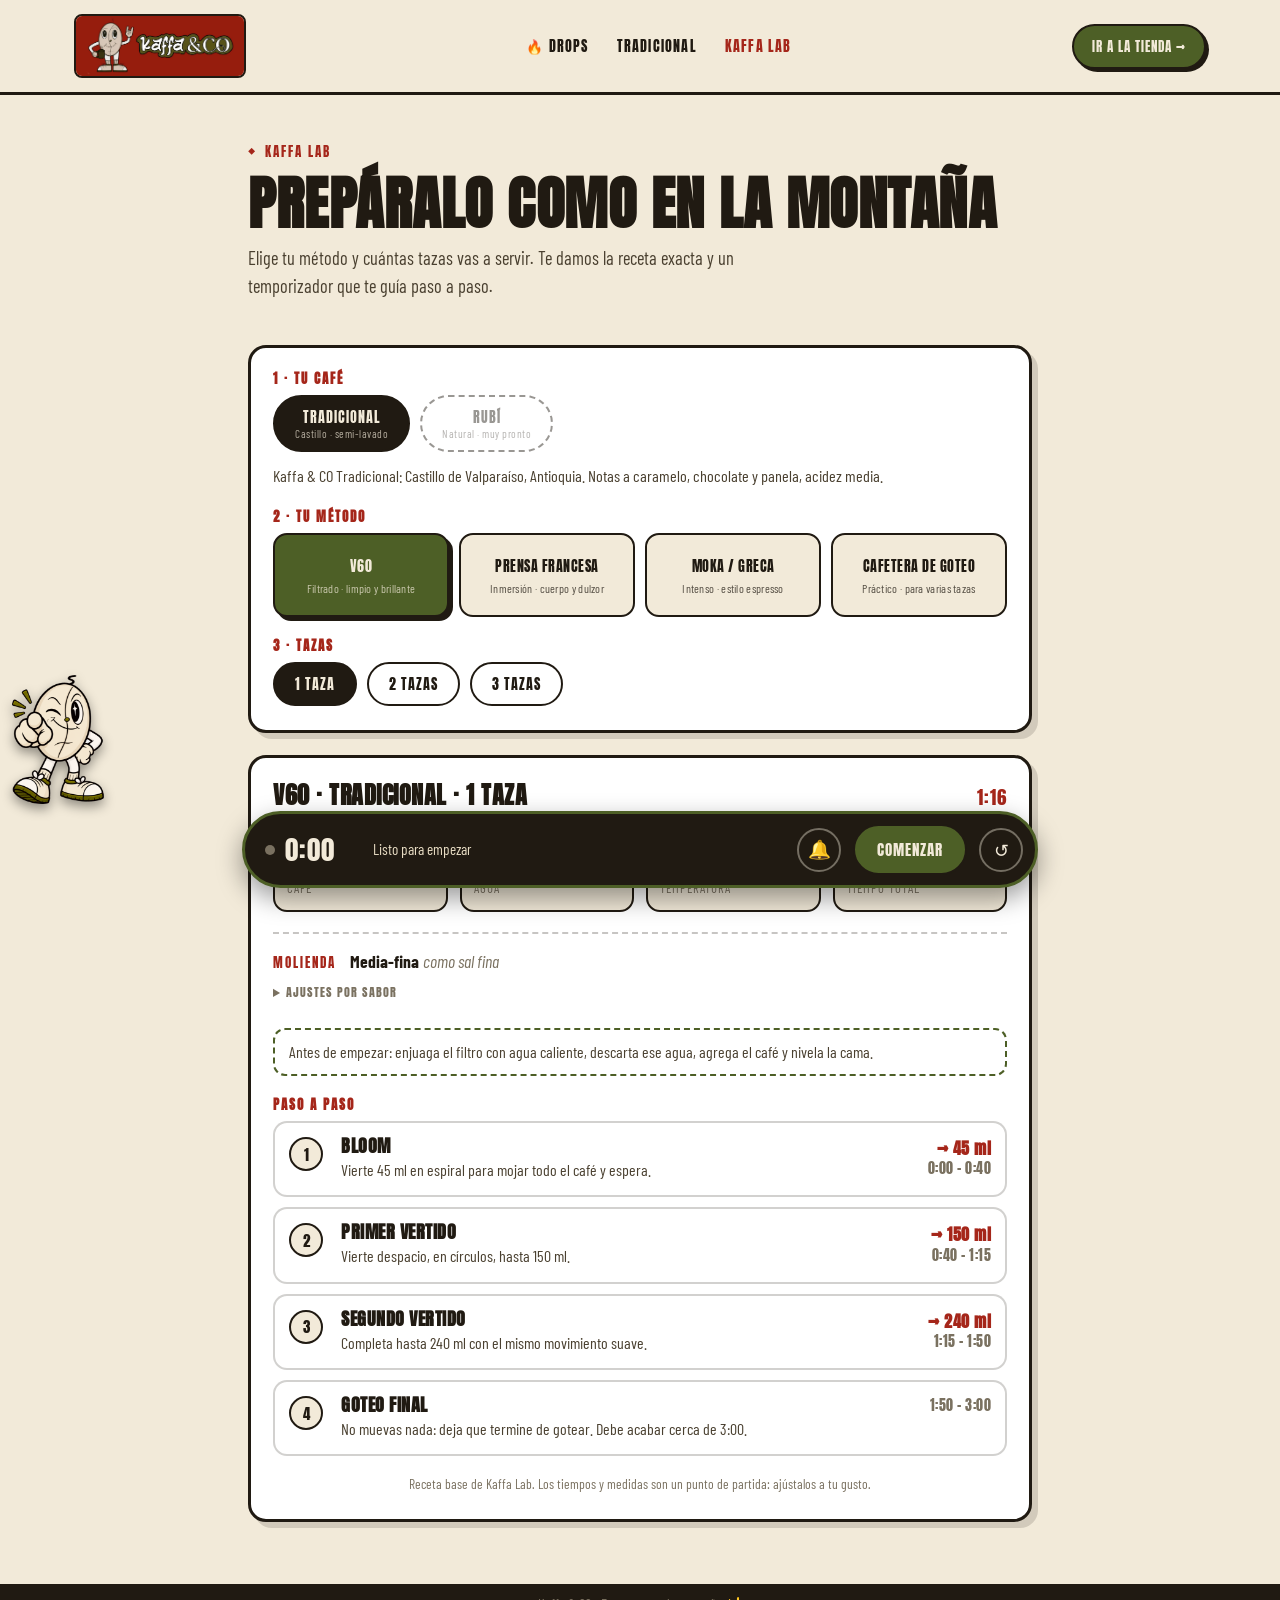
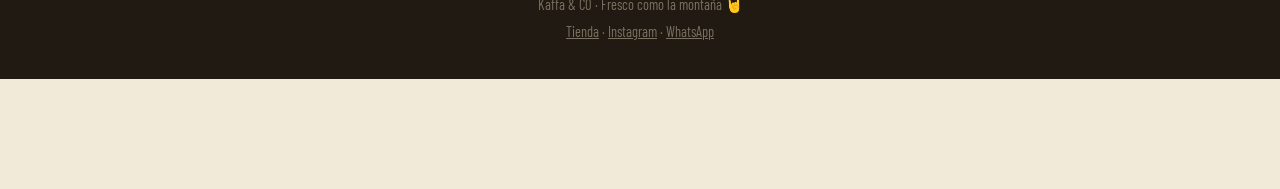
==== lab.html @ e46e38b0 "Add Kaffa Lab (/lab): brew recipe calculator with step timer Unlinked and noindex until the recipe v" ====
<!doctype html>
<html lang="es">
<head>
<meta charset="UTF-8">
<meta name="viewport" content="width=device-width, initial-scale=1.0">
<title>Kaffa Lab: calculadora de recetas de café | Kaffa & CO</title>
<meta name="description" content="Kaffa Lab: elige tu método (V60, prensa francesa, moka o cafetera de goteo) y prepara tu café con la receta exacta, paso a paso y con temporizador.">
<meta name="robots" content="noindex">
<link rel="icon" href="assets/img/mascot-clean.jpg">
<link rel="preconnect" href="https://fonts.googleapis.com">
<link href="https://fonts.googleapis.com/css2?family=Anton&family=Barlow+Condensed:wght@400;500;600;700&display=swap" rel="stylesheet">
<link rel="stylesheet" href="styles.css?v=26">
<link rel="stylesheet" href="lab.css?v=1">
</head>
<body class="lab-page">

<header class="site">
  <nav class="nav">
    <a href="/" class="brand"><img src="assets/img/mascot-mug.jpg" alt="Kaffa & CO" class="brand-logo"></a>
    <div class="nav-links">
      <a href="/#drops">🔥 Drops</a>
      <a href="/#productos">Tradicional</a>
      <a href="/lab" aria-current="page">Kaffa Lab</a>
    </div>
    <div class="nav-actions">
      <a href="/#productos" class="btn btn-primary lab-shop-btn">Ir a la tienda →</a>
    </div>
  </nav>
</header>

<main class="lab-wrap">
  <section class="lab-hero">
    <span class="section-tag">Kaffa Lab</span>
    <h1>Prepáralo como en la montaña</h1>
    <p>Elige tu método y cuántas tazas vas a servir. Te damos la receta exacta y un temporizador que te guía paso a paso.</p>
  </section>

  <section class="lab-card" aria-labelledby="lab-cafe">
    <h2 class="lab-label" id="lab-cafe">1 · Tu café</h2>
    <div class="lab-chips" id="cafeChips" role="group" aria-label="Café"></div>
    <p class="lab-cafe-note" id="cafeNote"></p>

    <h2 class="lab-label">2 · Tu método</h2>
    <div class="lab-methods" id="methodGrid" role="group" aria-label="Método de preparación"></div>

    <h2 class="lab-label">3 · Tazas</h2>
    <div class="lab-chips lab-cups" id="cupChips" role="group" aria-label="Número de tazas"></div>
  </section>

  <section class="lab-card" aria-live="polite">
    <div class="lab-recipe-head">
      <h2 id="recipeTitle"></h2>
      <span class="lab-ratio" id="recipeRatio"></span>
    </div>
    <div class="lab-stats" id="recipeStats"></div>

    <div class="lab-grind">
      <span class="lab-label">Molienda</span>
      <strong id="grindLabel"></strong> <em id="grindHint"></em>
      <details class="lab-details">
        <summary>Ajustes por sabor</summary>
        <ul id="tipsList"></ul>
      </details>
    </div>

    <p class="lab-prep" id="prepNote"></p>

    <h2 class="lab-label">Paso a paso</h2>
    <ol class="lab-steps" id="stepsList"></ol>

    <div class="lab-done" id="labDone" hidden>
      <h3>¡Listo! ☕</h3>
      <p>Así sabe el café de la montaña. Si te gustó, pídelo en grano o molido para tu método.</p>
      <a class="btn btn-primary" href="/#productos">Comprar el Tradicional →</a>
    </div>

    <p class="lab-disclaimer">Receta base de Kaffa Lab. Los tiempos y medidas son un punto de partida: ajústalos a tu gusto.</p>
  </section>
</main>

<div class="lab-timer" id="labTimer" role="group" aria-label="Temporizador">
  <div class="lab-clock"><span class="lab-dot" id="labDot"></span><span id="labClock">0:00</span></div>
  <div class="lab-timer-info" id="labNow">Listo para empezar</div>
  <button type="button" class="lab-sound" id="soundBtn" aria-pressed="true" title="Sonido">🔔</button>
  <button type="button" class="btn btn-primary lab-start" id="startBtn">Comenzar</button>
  <button type="button" class="lab-reset" id="resetBtn" aria-label="Reiniciar">↺</button>
</div>

<footer class="lab-foot">
  <p>Kaffa & CO · Fresco como la montaña 🤘</p>
  <p><a href="/">Tienda</a> · <a href="https://www.instagram.com/kaffaandco_/" target="_blank" rel="noopener">Instagram</a> · <a href="https://wa.me/573024645777" target="_blank" rel="noopener">WhatsApp</a></p>
</footer>

<div class="buddy" id="buddy"><div class="buddy-bubble" id="buddyBubble" role="status"></div><img id="buddyImg" src="assets/img/buddy-point.png" alt="" aria-hidden="true"></div>

<script src="lab.js?v=1"></script>
<script defer src="/_vercel/insights/script.js"></script>
</body>
</html>
---- styles.css ----
/* ==== Kaffa & CO — tokens ==== */
:root{
  --rojo: #a5261a;
  --rojo-dark: #7c1c13;
  --rojo-deep: #5c140e;
  --oliva: #5b5a2e;
  --oliva-dark: #3f3e1f;
  --crema: #f2ead9;
  --crema-2: #e7dcc3;
  --tinta: #201a12;
  --line: #201a12;
  --gold: #4d5f26;
  --gold-text: #8caa4a;
  --rosado: #db8da0;
  --rosado-dark: #c87489;
  --rosado-deep: #a95a6e;

  --radius: 18px;
  --radius-sm: 10px;
  --shadow: 0 14px 34px rgba(32,26,18,.28);
  --ease: cubic-bezier(.22,.85,.32,1);
}

*,*::before,*::after{ box-sizing:border-box; }
html{ scroll-behavior:smooth; }
body{
  margin:0;
  font-family:'Barlow Condensed','Arial Narrow',sans-serif;
  background:var(--crema);
  color:var(--tinta);
  overflow-x:hidden;
}
h1,h2,h3,h4{
  font-family:'Anton',sans-serif;
  letter-spacing:.5px;
  text-transform:uppercase;
  margin:0 0 .4em;
  line-height:1.02;
}
p{ line-height:1.5; margin:0 0 1em; }
a{ color:inherit; text-decoration:none; }
img{ max-width:100%; display:block; }
button{ font-family:inherit; cursor:pointer; }
.container{ max-width:1180px; margin:0 auto; padding:0 24px; }
.section-tag{
  display:inline-flex; align-items:center; gap:8px;
  font-family:'Anton',sans-serif;
  font-size:.8rem; letter-spacing:2px; text-transform:uppercase;
  color:var(--rojo);
  margin-bottom:14px;
}
.section-tag::before{ content:"◆"; font-size:.6rem; }
.pattern-bg{
  background-image:url('assets/img/pattern-bg.png');
  background-size:640px;
  background-repeat:repeat;
}

/* stitched border effect used across cards */
.stitch{
  border:2px dashed rgba(32,26,18,.35);
  border-radius:var(--radius);
}

/* ==== Top marquee ==== */
.marquee{
  background:var(--tinta);
  color:var(--crema);
  overflow:hidden;
  white-space:nowrap;
  border-bottom:3px solid var(--gold);
}
.marquee-track{
  display:inline-flex;
  animation: scroll-left 22s linear infinite;
}
.marquee-track span{
  padding:8px 28px;
  font-family:'Anton',sans-serif;
  font-size:.78rem;
  letter-spacing:2px;
  text-transform:uppercase;
}
.marquee-track span::after{ content:"—"; margin-left:28px; color:var(--gold-text); }
@keyframes scroll-left{
  0%{ transform:translateX(0); }
  100%{ transform:translateX(-50%); }
}

/* ==== Header ==== */
header.site{
  position:sticky; top:0; z-index:100;
  background:var(--crema);
  border-bottom:3px solid var(--tinta);
}
.nav{
  display:flex; align-items:center; justify-content:space-between;
  padding:14px 24px;
  max-width:1180px; margin:0 auto;
}
.brand{ display:flex; align-items:center; gap:12px; }
.brand-logo{ height:64px; width:auto; border-radius:8px; border:2px solid var(--tinta); }
.brand-name{ font-family:'Anton',sans-serif; font-size:1.5rem; letter-spacing:1px; }
.nav-links{ display:flex; gap:28px; align-items:center; }
.nav-links a{
  font-family:'Anton',sans-serif; font-size:.85rem; letter-spacing:1.2px; text-transform:uppercase;
  position:relative; padding:4px 0;
}
.nav-links a::after{
  content:""; position:absolute; left:0; bottom:-2px; height:3px; width:0;
  background:var(--rojo); transition:width .25s var(--ease);
}
.nav-links a:hover::after{ width:100%; }
.nav-actions{ display:flex; align-items:center; gap:14px; }
.icon-btn{
  position:relative;
  background:var(--tinta); color:var(--crema);
  border:2px solid var(--tinta);
  border-radius:50px; padding:10px 18px;
  display:flex; align-items:center; gap:8px;
  font-family:'Anton',sans-serif; font-size:.8rem; letter-spacing:1px; text-transform:uppercase;
  transition:transform .2s var(--ease), background .2s;
}
.icon-btn:hover{ background:var(--rojo); transform:translateY(-2px); }
.cart-count{
  background:var(--rojo); color:#fff;
  border-radius:50%; min-width:20px; height:20px;
  display:inline-flex; align-items:center; justify-content:center;
  font-size:.72rem; font-family:'Barlow Condensed',sans-serif; font-weight:700;
  border:2px solid var(--crema);
}
.menu-toggle{ display:none; background:none; border:none; font-size:1.6rem; }

/* ==== Hero ==== */
.hero{
  position:relative;
  background:var(--rojo);
  color:var(--crema);
  overflow:hidden;
  border-bottom:3px solid var(--tinta);
}
.hero::before{
  content:""; position:absolute; inset:0;
  background-image:url('assets/img/pattern-bg.png');
  background-size:520px; background-repeat:repeat;
  opacity:.55;
  mix-blend-mode:normal;
}
.hero-grid{
  position:relative; z-index:2;
  display:grid; grid-template-columns:1.15fr .85fr; align-items:center; gap:20px;
  padding:64px 24px 40px;
  max-width:1180px; margin:0 auto;
}
.hero-eyebrow{
  display:inline-block; background:var(--oliva); color:var(--crema);
  border:2px solid var(--tinta);
  padding:6px 16px; border-radius:50px;
  font-family:'Anton',sans-serif; font-size:.72rem; letter-spacing:2px; text-transform:uppercase;
  margin-bottom:18px;
  transform:rotate(-2deg);
}
.hero h1{
  font-size:clamp(2.6rem,6vw,4.6rem);
  color:#fff;
  text-shadow:3px 3px 0 var(--tinta);
}
.hero h1 em{
  font-style:normal; color:var(--crema);
}
.hero p.lead{
  font-size:1.25rem; max-width:480px; color:var(--crema-2);
}
.hero-ctas{ display:flex; gap:14px; flex-wrap:wrap; margin-top:26px; }
.btn{
  display:inline-flex; align-items:center; gap:10px;
  font-family:'Anton',sans-serif; letter-spacing:1px; text-transform:uppercase;
  padding:16px 30px; border-radius:50px;
  border:2px solid var(--tinta);
  transition:transform .18s var(--ease), box-shadow .18s var(--ease), background .18s;
  font-size:.95rem;
}
.btn-primary{ background:var(--gold); color:var(--crema); box-shadow:5px 5px 0 var(--tinta); }
.btn-primary:hover{ transform:translate(-2px,-2px); box-shadow:7px 7px 0 var(--tinta); }
.btn-primary:active{ transform:translate(1px,1px); box-shadow:3px 3px 0 var(--tinta); }
.btn-outline{ background:transparent; color:var(--crema); border-color:var(--crema); }
.btn-outline:hover{ background:var(--crema); color:var(--rojo); }
.btn-dark{ background:var(--tinta); color:var(--crema); }
.btn-dark:hover{ background:var(--rojo-dark); }

.hero-stats{
  display:flex; gap:28px; margin-top:36px; flex-wrap:wrap;
}
.hero-stats div{ text-align:left; }
.hero-stats strong{ display:block; font-family:'Anton',sans-serif; font-size:1.8rem; color:var(--gold); }
.hero-stats span{ font-size:.85rem; text-transform:uppercase; letter-spacing:1px; color:var(--crema-2); }

.hero-visual{ position:relative; z-index:2; display:flex; justify-content:center; }
.hero-visual img{
  max-width:380px;
  border-radius:22px;
  border:3px solid var(--tinta);
  filter:drop-shadow(10px 14px 0 rgba(0,0,0,.25));
  animation: float 5s ease-in-out infinite;
}
@keyframes float{
  0%,100%{ transform:translateY(0) rotate(-1deg); }
  50%{ transform:translateY(-16px) rotate(1deg); }
}
.hero-badge{
  position:absolute; top:10%; right:-6%;
  background:var(--gold); color:var(--crema);
  border:2px solid var(--tinta);
  border-radius:50%;
  width:120px;height:120px;
  display:flex; align-items:center; justify-content:center;
  text-align:center;
  font-family:'Anton',sans-serif; font-size:.85rem; line-height:1.15; text-transform:uppercase;
  transform:rotate(12deg);
  animation: spin-slow 12s linear infinite;
  box-shadow:0 0 0 6px var(--rojo), 0 0 0 8px var(--tinta);
}
@keyframes spin-slow{ from{ transform:rotate(12deg);} to{ transform:rotate(372deg);} }

/* ==== Trust bar ==== */
.trustbar{
  background:var(--tinta); color:var(--crema);
  padding:14px 0;
}
.trustbar .container{
  display:flex; justify-content:space-between; flex-wrap:wrap; gap:14px;
}
.trustbar-item{
  display:flex; align-items:center; gap:10px;
  font-size:.9rem; text-transform:uppercase; letter-spacing:.5px;
}
.trustbar-item .ic{ font-size:1.2rem; }

/* ==== Generic section ==== */
section{ padding:80px 0; position:relative; }
.section-head{ max-width:640px; margin-bottom:48px; }
.section-head h2{ font-size:clamp(2rem,4.5vw,3.2rem); }
.section-head p{ font-size:1.1rem; color:#4a4030; }

/* ==== Story / origen ==== */
.story{ background:var(--crema-2); border-top:3px solid var(--tinta); border-bottom:3px solid var(--tinta); }
.story-grid{
  display:grid; grid-template-columns:1fr 1fr; gap:40px; align-items:center;
}
.story-photos{
  position:relative;
  display:grid; grid-template-columns:1fr 1fr; gap:16px;
}
.story-photos img{
  border-radius:var(--radius); border:3px solid var(--tinta);
  object-fit:cover; height:230px; width:100%;
  box-shadow:var(--shadow);
}
.story-photos img:nth-child(2){ margin-top:34px; }
.story-photos .tag-sticker{
  position:absolute; top:-18px; left:-18px;
  background:var(--rojo); color:#fff;
  border:2px solid var(--tinta); border-radius:50%;
  width:96px; height:96px;
  display:flex; align-items:center; justify-content:center;
  font-family:'Anton',sans-serif; text-align:center; font-size:.78rem; text-transform:uppercase;
  transform:rotate(-10deg);
  box-shadow:var(--shadow);
}
.story-copy h3{ font-size:1rem; color:var(--rojo); letter-spacing:2px; }
.story-copy h2{ font-size:clamp(1.9rem,4vw,2.6rem); }
.story-copy p{ font-size:1.08rem; color:#3d3527; }
.story-list{ list-style:none; margin:22px 0; padding:0; display:grid; gap:12px; }
.story-list li{ display:flex; gap:12px; align-items:flex-start; font-size:1rem; }
.story-list li::before{ content:"✓"; color:var(--rojo); font-weight:900; background:var(--gold); border-radius:50%; width:22px; height:22px; flex:none; display:flex; align-items:center; justify-content:center; font-size:.75rem; border:2px solid var(--tinta); }

/* ==== Drops ==== */
.drops{
  background:var(--tinta); color:var(--crema);
  position:relative; overflow:hidden;
  border-top:3px solid var(--tinta); border-bottom:3px solid var(--tinta);
}
.drops::before{
  content:""; position:absolute; inset:0;
  background-image:url('assets/img/pattern-bg.png'); background-size:520px;
  opacity:.14;
}
.drops .container{ position:relative; z-index:1; }
.drops .section-head p{ color:var(--crema-2); }

.drop-banner{
  display:flex; align-items:center; justify-content:space-between; gap:26px; flex-wrap:wrap;
  background:linear-gradient(135deg, var(--rosado), var(--rosado-dark));
  border:3px solid var(--gold); border-radius:var(--radius);
  padding:30px 32px; margin-bottom:44px;
  box-shadow:8px 8px 0 rgba(0,0,0,.35);
}
.drop-live{
  display:inline-flex; align-items:center; gap:6px;
  color:var(--rojo-deep); font-family:'Anton',sans-serif; font-size:.75rem; letter-spacing:2px;
  margin-bottom:8px;
  animation: pulse-live 1.6s ease-in-out infinite;
}
.drop-live.soldout{ animation:none; }
@keyframes pulse-live{ 0%,100%{ opacity:1; } 50%{ opacity:.4; } }
.drop-banner-copy h3{ font-size:1.7rem; color:var(--tinta); margin-bottom:8px; }
.drop-banner-copy p{ color:#4a2231; max-width:520px; margin:0; font-size:1rem; }
.drop-timer div{ background:var(--tinta); color:var(--gold-text); }

.drop-grid{ display:grid; grid-template-columns:1fr; gap:26px; margin-bottom:50px; max-width:920px; margin-left:auto; margin-right:auto; }
.drop-card{
  background:#2a2214;
  border:3px solid var(--gold);
  border-radius:var(--radius);
  overflow:hidden; display:flex; flex-direction:column;
  box-shadow:6px 6px 0 rgba(0,0,0,.4);
  transition:transform .22s var(--ease);
  position:relative;
}
.drop-card:hover{ transform:translateY(-6px); }
.drop-card .product-media{ border-bottom:3px solid var(--gold); background:var(--rojo-deep); aspect-ratio:4/3; }
.drop-card .edition-tag{
  position:absolute; top:12px; right:12px; z-index:2;
  background:var(--tinta); color:var(--gold-text); border:2px solid var(--gold-text);
  font-family:'Anton',sans-serif; font-size:.68rem; letter-spacing:1px;
  padding:6px 10px; border-radius:6px;
}
.drop-card-feature{ flex-direction:row; }
.drop-card-feature .product-media{ flex:1 1 45%; aspect-ratio:auto; border-bottom:none; border-right:3px solid var(--gold); }
.drop-card-feature .product-media img.is-fallback{ object-fit:contain; padding:30px; background:var(--rojo-deep); }
.drop-card-feature .product-media.label-fit{ background:#151009; }
.drop-card-feature .product-media.label-fit img{ object-fit:contain; padding:14px; }
.drop-card-feature .drop-body{ flex:1 1 55%; padding:30px; justify-content:center; }
.drop-card-feature .drop-body h3{ font-size:1.8rem; }
.drop-body{ padding:20px; display:flex; flex-direction:column; gap:10px; }
.drop-body .kind{ font-size:.78rem; letter-spacing:2px; text-transform:uppercase; color:var(--gold-text); font-family:'Anton',sans-serif; }
.drop-body h3{ color:#fff; font-size:1.4rem; }
.drop-body p{ color:var(--crema-2); font-size:.92rem; margin-bottom:2px; }
.stock-row{ display:flex; justify-content:space-between; font-size:.8rem; color:var(--crema-2); margin-bottom:2px; }
.stock-row strong{ color:var(--gold-text); }
.stock-bar{ height:10px; border-radius:50px; background:rgba(242,234,217,.15); overflow:hidden; border:1px solid rgba(242,234,217,.3); }
.stock-bar-fill{ height:100%; background:linear-gradient(90deg, var(--gold), var(--gold-text)); border-radius:50px; transition:width .5s var(--ease); }
.stock-bar-fill.low{ background:linear-gradient(90deg, var(--rojo), #ff6a5a); }
.drop-price-row{ display:flex; justify-content:space-between; align-items:center; margin-top:6px; }
.drop-price{ font-family:'Anton',sans-serif; font-size:1.5rem; color:#fff; }
.drop-add{
  background:var(--gold); color:var(--crema); border:2px solid var(--gold);
  padding:11px 16px; border-radius:50px;
  font-family:'Anton',sans-serif; font-size:.8rem; letter-spacing:1px; text-transform:uppercase;
}
.drop-add:hover{ background:var(--gold-text); color:var(--tinta); }
.drop-add.soldout{ background:transparent; color:var(--crema-2); border-color:var(--crema-2); cursor:not-allowed; }

.drop-waitlist{
  display:flex; align-items:center; justify-content:space-between; gap:22px; flex-wrap:wrap;
  background:rgba(242,234,217,.06); border:2px dashed var(--gold);
  border-radius:var(--radius); padding:28px 30px;
}
.drop-waitlist h4{ color:#fff; font-size:1.2rem; margin-bottom:6px; }
.drop-waitlist p{ color:var(--crema-2); margin:0; font-size:.92rem; }
.drop-waitlist .newsletter-form{ margin:0; justify-content:flex-start; }
.drop-waitlist .newsletter-form input{ min-width:200px; }

/* ==== Products ==== */
.products{ background:var(--crema); }
.filter-row{ display:flex; gap:10px; flex-wrap:wrap; margin-bottom:36px; }
.filter-btn{
  border:2px solid var(--tinta); background:transparent;
  padding:9px 18px; border-radius:50px;
  font-family:'Anton',sans-serif; font-size:.8rem; letter-spacing:1px; text-transform:uppercase;
  transition:.18s var(--ease);
}
.filter-btn.active, .filter-btn:hover{ background:var(--tinta); color:var(--crema); }

.product-grid{
  display:grid; grid-template-columns:repeat(3,1fr); gap:26px;
}
.product-grid:has(> .product-card:only-child){
  grid-template-columns:1fr; max-width:380px; margin:0 auto;
}
.product-card{
  background:#fff;
  border:3px solid var(--tinta);
  border-radius:var(--radius);
  overflow:hidden;
  display:flex; flex-direction:column;
  box-shadow:6px 6px 0 rgba(32,26,18,.15);
  transition:transform .22s var(--ease), box-shadow .22s var(--ease);
  position:relative;
}
.product-card:hover{ transform:translateY(-6px); box-shadow:9px 12px 0 rgba(32,26,18,.2); }
.product-media{
  position:relative;
  aspect-ratio:4/3.3;
  background:var(--oliva);
  display:flex; align-items:center; justify-content:center;
  overflow:hidden;
  border-bottom:3px solid var(--tinta);
}
.product-media img{ width:100%; height:100%; object-fit:cover; }
.product-media.label-fit{ aspect-ratio:3/3.6; background:#151009; }
.product-media.label-fit img{ object-fit:contain; padding:6px; }
.product-media.mystery-blur img{ filter:blur(9px) brightness(.65) saturate(1.1); transform:scale(1.08); transition:filter .4s ease; }
.product-media.mystery-blur:hover img{ filter:blur(6px) brightness(.75) saturate(1.1); }
.mystery-tag{
  position:absolute; top:50%; left:50%; transform:translate(-50%,-50%);
  background:var(--tinta); color:var(--crema); border:2px solid var(--gold);
  padding:9px 18px; border-radius:50px; white-space:nowrap;
  font-family:'Anton',sans-serif; font-size:.78rem; letter-spacing:1.5px; text-transform:uppercase;
  z-index:2; box-shadow:0 6px 16px rgba(0,0,0,.4);
}
.product-media .mascot-float{
  position:absolute; bottom:-6px; right:-6px; width:78px;
  filter:drop-shadow(3px 3px 0 rgba(0,0,0,.25));
}
.badge{
  position:absolute; top:12px; left:12px;
  background:var(--rojo); color:#fff;
  font-family:'Anton',sans-serif; font-size:.68rem; letter-spacing:1px; text-transform:uppercase;
  padding:6px 12px; border-radius:6px; border:2px solid var(--tinta);
  transform:rotate(-3deg);
}
.badge.gold{ background:var(--gold); color:var(--crema); }
.product-body{ padding:20px; display:flex; flex-direction:column; gap:10px; flex:1; }
.product-body .kind{ font-size:.78rem; letter-spacing:2px; text-transform:uppercase; color:var(--rojo); font-family:'Anton',sans-serif; }
.product-body h3{ font-size:1.5rem; }
.product-body p{ font-size:.95rem; color:#4a4030; margin-bottom:6px; flex:1; }
.stars{ color:var(--gold); font-size:.85rem; letter-spacing:2px; }
.price-row{ display:flex; align-items:center; justify-content:space-between; margin-top:6px; }
.price{ font-family:'Anton',sans-serif; font-size:1.5rem; }
.price .old{ font-size:.95rem; color:#8a8071; text-decoration:line-through; margin-right:8px; font-family:'Barlow Condensed',sans-serif; }
.add-btn{
  background:var(--tinta); color:var(--crema); border:2px solid var(--tinta);
  padding:11px 16px; border-radius:50px;
  font-family:'Anton',sans-serif; font-size:.8rem; letter-spacing:1px; text-transform:uppercase;
  display:flex; align-items:center; gap:8px;
  transition:.2s;
}
.add-btn:hover{ background:var(--rojo); }
.add-btn.added{ background:var(--oliva); }
.add-btn.coming-soon{ background:transparent; color:var(--tinta); border:2px dashed var(--tinta); cursor:not-allowed; justify-content:center; }
.add-btn.coming-soon:hover{ background:transparent; }

/* ==== Why us ==== */
.why{ background:var(--tinta); color:var(--crema); position:relative; overflow:hidden; }
.why::after{
  content:""; position:absolute; inset:0;
  background-image:url('assets/img/pattern-bg.png'); background-size:520px;
  opacity:.12;
}
.why .section-head p{ color:var(--crema-2); }
.why-grid{ display:grid; grid-template-columns:repeat(3,1fr); gap:22px; position:relative; z-index:1; }
.why-card{
  background:rgba(242,234,217,.06);
  border:2px solid rgba(242,234,217,.25);
  border-radius:var(--radius);
  padding:26px 22px;
  transition:.2s var(--ease);
}
.why-card:hover{ background:var(--rojo); border-color:var(--tinta); transform:translateY(-4px); }
.why-card .ic{ font-size:2.2rem; margin-bottom:14px; display:block; }
.why-card h4{ font-size:1.15rem; }
.why-card p{ font-size:.92rem; color:var(--crema-2); margin:0; }

/* ==== Testimonials ==== */
.testi{ background:var(--crema-2); }
.testi-grid{ display:grid; grid-template-columns:repeat(3,1fr); gap:24px; }
.testi-card{
  background:#fff; border:3px solid var(--tinta); border-radius:var(--radius);
  padding:26px; box-shadow:6px 6px 0 rgba(32,26,18,.12);
}
.testi-card .stars{ margin-bottom:10px; }
.testi-card p{ font-size:1.02rem; color:#3d3527; font-style:italic; }
.testi-user{ display:flex; align-items:center; gap:12px; margin-top:16px; }
.testi-avatar{
  width:42px; height:42px; border-radius:50%;
  background:var(--rojo); color:#fff; display:flex; align-items:center; justify-content:center;
  font-family:'Anton',sans-serif; border:2px solid var(--tinta);
}
.testi-user strong{ display:block; font-size:.95rem; }
.testi-user span{ font-size:.8rem; color:#7a7160; }

/* ==== Instagram strip ==== */
.social{ background:var(--crema); }
.social-grid{ display:grid; grid-template-columns:repeat(5,1fr); gap:14px; }
.social-grid a{
  display:block; aspect-ratio:1/1; overflow:hidden; border-radius:var(--radius-sm);
  border:3px solid var(--tinta); position:relative;
}
.social-grid img{ width:100%; height:100%; object-fit:cover; transition:.3s; }
.social-grid a:hover img{ transform:scale(1.08); }
.social-grid a::after{
  content:"@kaffaandco_"; position:absolute; inset:auto 0 0 0;
  background:linear-gradient(transparent,rgba(0,0,0,.65));
  color:#fff; font-size:.72rem; padding:18px 10px 8px; text-align:center;
  opacity:0; transition:.2s;
}
.social-grid a:hover::after{ opacity:1; }

/* ==== Newsletter / urgency band ==== */
.urgency{
  background:var(--gold); color:var(--crema);
  border-top:3px solid var(--tinta); border-bottom:3px solid var(--tinta);
  padding:44px 0;
}
.urgency .container{ display:flex; align-items:center; justify-content:space-between; flex-wrap:wrap; gap:22px; }
.urgency h3{ font-size:1.6rem; margin:0; color:var(--crema); }
.urgency p{ margin:6px 0 0; font-size:1rem; max-width:560px; color:var(--crema-2); }
.timer{ display:flex; gap:10px; }
.timer div{
  background:var(--tinta); color:var(--gold-text);
  border-radius:var(--radius-sm); padding:10px 14px; text-align:center; min-width:66px;
}
.timer div strong{ display:block; font-family:'Anton',sans-serif; font-size:1.5rem; }
.timer div span{ font-size:.68rem; text-transform:uppercase; letter-spacing:1px; }

/* ==== Newsletter ==== */
.newsletter{ background:var(--rojo); color:#fff; text-align:center; }
.newsletter .container{ max-width:640px; }
.newsletter h2{ color:#fff; font-size:clamp(1.8rem,4vw,2.6rem); }
.newsletter p{ color:var(--crema-2); }
.newsletter-form{ display:flex; gap:10px; margin-top:22px; flex-wrap:wrap; justify-content:center; }
.newsletter-form input{
  flex:1; min-width:220px; padding:15px 20px; border-radius:50px; border:2px solid var(--tinta);
  font-family:'Barlow Condensed',sans-serif; font-size:1rem;
}
.newsletter-note{ font-size:.8rem; color:var(--crema-2); margin-top:10px; }

/* ==== FAQ ==== */
.faq{ background:var(--crema); }
.faq-list{ max-width:820px; margin:0 auto; display:grid; gap:14px; }
.faq-item{ border:2px solid var(--tinta); border-radius:var(--radius-sm); overflow:hidden; background:#fff; }
.faq-q{
  padding:18px 22px; display:flex; justify-content:space-between; align-items:center;
  font-family:'Anton',sans-serif; font-size:1.05rem; text-transform:uppercase; letter-spacing:.5px;
  background:none; border:none; width:100%; text-align:left;
}
.faq-q .plus{ font-size:1.3rem; transition:.2s; color:var(--rojo); }
.faq-item.open .plus{ transform:rotate(45deg); }
.faq-a{ max-height:0; overflow:hidden; transition:max-height .3s var(--ease); padding:0 22px; }
.faq-item.open .faq-a{ max-height:220px; padding-bottom:18px; }
.faq-a p{ margin:0; color:#4a4030; }

/* ==== Footer ==== */
footer{ background:var(--tinta); color:var(--crema-2); padding:64px 0 24px; }
.footer-grid{ display:grid; grid-template-columns:1.4fr 1fr 1fr 1fr; gap:32px; margin-bottom:40px; }
.footer-brand img{ height:44px; margin-bottom:14px; }
.footer-brand p{ font-size:.92rem; max-width:280px; }
.footer-col h4{ color:#fff; font-size:1rem; margin-bottom:14px; }
.footer-col ul{ list-style:none; padding:0; margin:0; display:grid; gap:10px; }
.footer-col a{ font-size:.92rem; opacity:.85; }
.footer-col a:hover{ opacity:1; color:var(--gold-text); }
.footer-social{ display:flex; gap:12px; margin-top:16px; }
.footer-social a{
  width:38px; height:38px; border-radius:50%; border:2px solid var(--crema-2);
  display:flex; align-items:center; justify-content:center;
}
.footer-social a:hover{ background:var(--rojo); border-color:var(--rojo); }
.footer-bottom{
  border-top:1px solid rgba(242,234,217,.2); padding-top:22px;
  display:flex; justify-content:space-between; font-size:.82rem; flex-wrap:wrap; gap:10px;
}

/* ==== Cart drawer ==== */
.overlay{
  position:fixed; inset:0; background:rgba(32,26,18,.55);
  opacity:0; pointer-events:none; transition:opacity .25s; z-index:200;
}
.overlay.show{ opacity:1; pointer-events:auto; }
.cart-drawer{
  position:fixed; top:0; right:-420px; width:400px; max-width:92vw; height:100%;
  background:var(--crema); z-index:201; border-left:3px solid var(--tinta);
  display:flex; flex-direction:column;
  transition:right .3s var(--ease);
  box-shadow:-10px 0 30px rgba(0,0,0,.25);
}
.cart-drawer.show{ right:0; }
.cart-head{
  display:flex; justify-content:space-between; align-items:center;
  padding:20px 22px; border-bottom:3px solid var(--tinta); background:var(--rojo); color:#fff;
}
.cart-head h3{ margin:0; color:#fff; }
.cart-close{ background:none; border:none; color:#fff; font-size:1.4rem; }
.cart-items{ flex:1; overflow-y:auto; padding:16px 20px; display:flex; flex-direction:column; gap:14px; }
.cart-item{ display:flex; gap:12px; border-bottom:1px dashed rgba(32,26,18,.3); padding-bottom:14px; }
.cart-item img{ width:64px; height:64px; object-fit:cover; border-radius:8px; border:2px solid var(--tinta); }
.cart-item-info{ flex:1; }
.cart-item-info strong{ display:block; font-size:1rem; }
.cart-item-info span{ font-size:.85rem; color:#7a7160; }
.qty-row{ display:flex; align-items:center; gap:8px; margin-top:6px; }
.qty-btn{ width:26px; height:26px; border-radius:50%; border:2px solid var(--tinta); background:#fff; font-family:'Anton',sans-serif; }
.remove-btn{ font-size:.78rem; color:var(--rojo); text-decoration:underline; margin-left:auto; background:none; border:none; }
.cart-empty{ text-align:center; padding:60px 20px; color:#8a8071; }
.cart-foot{ padding:20px 22px; border-top:3px solid var(--tinta); background:#fff; }
.cart-total-row{ display:flex; justify-content:space-between; font-family:'Anton',sans-serif; font-size:1.2rem; margin-bottom:14px; }
.cart-foot .btn{ width:100%; justify-content:center; }
.free-ship-note{ font-size:.82rem; text-align:center; margin-bottom:12px; color:var(--oliva-dark); }
.whatsapp-choice-label{ font-size:.8rem; text-align:center; margin:0 0 8px; color:#7a7160; text-transform:uppercase; letter-spacing:.5px; }
.whatsapp-choice-row{ display:flex; gap:10px; }
.whatsapp-choice-row .btn{ padding:14px 10px; font-size:.82rem; }

/* ==== Product detail modal ==== */
.product-media, .drop-body h3, .product-body h3{ cursor:pointer; }
.product-detail{
  position:fixed; top:50%; left:50%; transform:translate(-50%,-48%) scale(.96);
  width:920px; max-width:92vw; max-height:88vh; overflow-y:auto;
  background:var(--crema); border:3px solid var(--tinta); border-radius:var(--radius);
  z-index:220; box-shadow:0 20px 50px rgba(0,0,0,.4);
  opacity:0; pointer-events:none; transition:opacity .25s var(--ease), transform .25s var(--ease);
}
.product-detail.show{ opacity:1; pointer-events:auto; transform:translate(-50%,-50%) scale(1); }
.detail-close{
  position:absolute; top:14px; right:14px; z-index:2;
  width:38px; height:38px; border-radius:50%;
  background:var(--tinta); color:var(--crema); border:2px solid var(--tinta);
  font-size:1.1rem;
}
.detail-body{ display:grid; grid-template-columns:1fr 1fr; gap:0; }
.detail-gallery{ background:#151009; padding:20px; display:flex; flex-direction:column; gap:12px; }
.detail-main-media{
  position:relative;
  aspect-ratio:1/1; border-radius:var(--radius-sm); overflow:hidden;
  background:#151009; display:flex; align-items:center; justify-content:center;
}
.detail-main-media img{ width:100%; height:100%; object-fit:contain; }
.detail-main-media.mystery-blur img{ filter:blur(9px) brightness(.65) saturate(1.1); }
.detail-thumbs{ display:flex; gap:10px; flex-wrap:wrap; }
.detail-thumb{
  width:64px; height:64px; border-radius:8px; overflow:hidden;
  border:2px solid rgba(242,234,217,.3); background:none; padding:0; flex:none;
}
.detail-thumb img{ width:100%; height:100%; object-fit:cover; }
.detail-thumb.active{ border-color:var(--gold-text); }
.detail-info{ padding:32px; display:flex; flex-direction:column; gap:12px; }
.detail-info h2{ font-size:1.9rem; margin:0; }
.detail-info p{ color:#4a4030; font-size:1rem; }
.detail-info .price-row{ margin-top:4px; }
.detail-info .price{ font-family:'Anton',sans-serif; font-size:1.7rem; }
.detail-info .add-btn{ justify-content:center; padding:15px 20px; margin-top:auto; }

@media (max-width: 760px){
  .detail-body{ grid-template-columns:1fr; }
  .product-detail{ max-height:92vh; }
  .detail-info{ padding:22px; }
}

/* ==== Toast ==== */
.toast{
  position:fixed; bottom:26px; left:50%; transform:translateX(-50%) translateY(140%);
  background:var(--tinta); color:var(--crema); padding:14px 26px; border-radius:50px;
  font-family:'Anton',sans-serif; font-size:.9rem; letter-spacing:.5px; z-index:300;
  transition:transform .3s var(--ease); border:2px solid var(--gold);
  display:flex; align-items:center; gap:10px;
}
.toast.show{ transform:translateX(-50%) translateY(0); }

/* ==== Sticky mobile CTA ==== */
.sticky-cta{
  position:fixed; bottom:0; left:0; right:0; z-index:90;
  background:var(--tinta); border-top:3px solid var(--gold);
  padding:12px 18px; display:none; align-items:center; justify-content:space-between; gap:12px;
}
.sticky-cta .btn{ padding:12px 20px; font-size:.82rem; }

/* ==== Reveal on scroll ==== */
.reveal{ opacity:0; transform:translateY(28px); transition:opacity .6s var(--ease), transform .6s var(--ease); }
.reveal.in{ opacity:1; transform:translateY(0); }

/* ==== Responsive ==== */
@media (max-width: 980px){
  .hero-grid{ grid-template-columns:1fr; text-align:center; padding-top:44px; }
  .hero p.lead{ margin:0 auto; }
  .hero-ctas{ justify-content:center; }
  .hero-stats{ justify-content:center; }
  .hero-visual{ order:-1; margin-bottom:10px; }
  .story-grid{ grid-template-columns:1fr; }
  .product-grid{ grid-template-columns:repeat(2,1fr); }
  .drop-card-feature{ flex-direction:column; }
  .drop-card-feature .product-media{ border-right:none; border-bottom:3px solid var(--gold); }
  .drop-banner{ flex-direction:column; align-items:flex-start; }
  .drop-waitlist{ flex-direction:column; align-items:flex-start; }
  .why-grid{ grid-template-columns:repeat(2,1fr); }
  .testi-grid{ grid-template-columns:1fr; }
  .social-grid{ grid-template-columns:repeat(3,1fr); }
  .footer-grid{ grid-template-columns:1fr 1fr; }
  .nav-links{ display:none; }
  .menu-toggle{ display:block; }
}
@media (max-width: 600px){
  .container{ padding:0 18px; }
  section{ padding:48px 0; }
  .product-grid{ grid-template-columns:1fr; }
  .drop-grid{ grid-template-columns:1fr; }
  .why-grid{ grid-template-columns:1fr; }
  .social-grid{ grid-template-columns:repeat(2,1fr); }
  .footer-grid{ grid-template-columns:1fr; }
  .urgency .container{ flex-direction:column; text-align:center; }
  .sticky-cta{ display:flex; }
  body{ padding-bottom:70px; }

  /* Header: less cramped on small phones */
  .nav{ padding:10px 18px; }
  .brand-logo{ height:46px; }
  .brand-name{ font-size:1.15rem; }
  .icon-btn{ padding:9px 14px; font-size:.75rem; }

  /* Hero: shorten the fold so the CTA is reachable sooner */
  .hero-grid{ padding:28px 18px 32px; gap:8px; }
  .hero-visual img{ max-width:230px; }
  .hero-badge{ width:90px; height:90px; font-size:.68rem; top:2%; right:2%; }
  .hero p.lead{ font-size:1.05rem; }
  .hero-ctas .btn{ width:100%; justify-content:center; padding:15px 20px; }
  .hero-stats{
    display:grid; grid-template-columns:repeat(3,1fr); gap:10px;
    width:100%; margin-top:24px;
  }
  .hero-stats div{ text-align:center; }
  .hero-stats strong{ font-size:1.4rem; }
  .hero-stats span{ font-size:.68rem; letter-spacing:.5px; }

  /* Comfortable tap targets */
  .add-btn, .drop-add, .btn{ min-height:46px; }
  .qty-btn{ width:32px; height:32px; }
  .faq-q{ padding:16px 18px; }
  .cart-close{ padding:6px; }

  /* Tighter type on very small screens */
  .product-body h3{ font-size:1.3rem; }
  .drop-body h3{ font-size:1.25rem; }
  .section-head{ margin-bottom:32px; }

  /* Cart drawer full-width WhatsApp buttons stack instead of squeezing */
  .whatsapp-choice-row{ flex-direction:column; }
}

@media (max-width: 380px){
  .hero-visual img{ max-width:190px; }
  .drop-timer{ gap:6px; }
  .timer div, .drop-timer div{ min-width:54px; padding:8px 6px; }
  .hero-stats strong{ font-size:1.2rem; }
}

/* ==== Sold-out stamp over the drop image ==== */
.product-media.sold-out img{ filter:grayscale(.5) brightness(.55) blur(1px); transform:scale(1.04); }
.product-media.sold-out::before{
  content:"SOLD OUT"; position:absolute; left:50%; top:50%; z-index:3;
  transform:translate(-50%,-50%) rotate(-12deg);
  padding:14px 26px 10px; white-space:nowrap;
  font-family:'Anton',sans-serif; font-size:clamp(2rem,6.5vw,3.4rem); letter-spacing:4px; line-height:1;
  color:var(--rojo); background:var(--crema);
  border:5px solid var(--rojo); border-radius:10px;
  outline:3px solid var(--crema); outline-offset:-12px;
  box-shadow:6px 6px 0 var(--tinta);
  animation:stamp-in .6s cubic-bezier(.2,1.4,.4,1) both;
  pointer-events:none;
}
.product-media.sold-out::after{
  content:"DROP 001 · 50 / 50 UNIDADES"; position:absolute; left:50%; top:calc(50% + 46px); z-index:3;
  transform:translate(-50%,0) rotate(-12deg);
  padding:5px 14px; white-space:nowrap;
  font-family:'Anton',sans-serif; font-size:.72rem; letter-spacing:2px;
  color:var(--crema); background:var(--tinta); border-radius:4px;
  pointer-events:none;
}
@keyframes stamp-in{
  from{ transform:translate(-50%,-50%) rotate(-12deg) scale(2.4); opacity:0; }
  to{ transform:translate(-50%,-50%) rotate(-12deg) scale(1); opacity:1; }
}
@media (max-width:600px){
  .product-media.sold-out::before{ padding:10px 16px 7px; border-width:4px; }
  .product-media.sold-out::after{ top:calc(50% + 34px); font-size:.62rem; }
}

/* ==== Sold-out stamp over the hero image ==== */
.hero-visual.sold-out-hero img{ filter:grayscale(.5) brightness(.55) drop-shadow(10px 14px 0 rgba(0,0,0,.25)); }
.hero-visual.sold-out-hero::before{
  content:"SOLD OUT"; position:absolute; left:50%; top:50%; z-index:3;
  transform:translate(-50%,-50%) rotate(-12deg);
  padding:14px 26px 10px; white-space:nowrap;
  font-family:'Anton',sans-serif; font-size:clamp(2rem,5vw,3.4rem); letter-spacing:4px; line-height:1;
  color:var(--rojo); background:var(--crema);
  border:5px solid var(--rojo); border-radius:10px;
  outline:3px solid var(--crema); outline-offset:-12px;
  box-shadow:6px 6px 0 var(--tinta);
  animation:stamp-in .6s .3s cubic-bezier(.2,1.4,.4,1) both;
  pointer-events:none;
}
.hero-visual.sold-out-hero::after{
  content:"DROP 001 · 50 / 50 UNIDADES"; position:absolute; left:50%; top:calc(50% + 46px); z-index:3;
  transform:translate(-50%,0) rotate(-12deg);
  padding:5px 14px; white-space:nowrap;
  font-family:'Anton',sans-serif; font-size:.72rem; letter-spacing:2px;
  color:var(--crema); background:var(--tinta); border-radius:4px;
  pointer-events:none;
}
@media (max-width:600px){
  .hero-visual.sold-out-hero::before{ padding:9px 14px 6px; border-width:4px; font-size:1.9rem; letter-spacing:3px; }
  .hero-visual.sold-out-hero::after{ top:calc(50% + 30px); font-size:.58rem; padding:4px 10px; }
}

.hero-missed{
  display:inline-block; margin:0 0 4px; padding:10px 18px;
  font-family:'Anton',sans-serif; font-size:.9rem; letter-spacing:1px; text-transform:uppercase; line-height:1.3;
  color:var(--crema); background:rgba(32,26,18,.55);
  border:2px dashed var(--crema); border-radius:14px; max-width:480px;
}
@media (max-width:600px){ .hero-missed{ font-size:.78rem; padding:9px 14px; } }

.detail-thumbs.mystery-blur .detail-thumb img{ filter:blur(4px) brightness(.65); transform:scale(1.15); }

.product-media.wide-fit{ aspect-ratio:1.5/1; background:#050505; }
.product-media.wide-fit img{ object-fit:contain; }
.product-media.wide-fit .badge{ top:auto; bottom:10px; left:10px; }

/* ==== Motion & interactivity ==== */

/* Cart reacts when something is added */
@keyframes cart-bump{ 0%{transform:scale(1)} 30%{transform:scale(1.18) rotate(-4deg)} 60%{transform:scale(.96) rotate(3deg)} 100%{transform:scale(1)} }
@keyframes count-pop{ 0%{transform:scale(1)} 40%{transform:scale(1.7)} 100%{transform:scale(1)} }
.icon-btn.bump{ animation:cart-bump .55s var(--ease); }
.cart-count.pop{ animation:count-pop .5s var(--ease); }
.fly-dot{
  position:fixed; left:0; top:0; z-index:400; width:46px; height:46px;
  border-radius:50%; object-fit:cover; border:3px solid var(--tinta);
  box-shadow:0 6px 14px rgba(0,0,0,.35); pointer-events:none;
}

/* Product cards: tilt + second photo on hover */
.product-card.reveal.in, .drop-card.reveal.in{
  transition:transform .25s var(--ease), box-shadow .25s var(--ease), opacity .6s var(--ease);
}
@media (hover:hover) and (pointer:fine){
  .product-card.reveal.in:hover, .drop-card.reveal.in:hover{
    transform:perspective(900px) translateY(-6px) rotateX(var(--rx,0deg)) rotateY(var(--ry,0deg));
  }
}
.product-media .alt-img{
  position:absolute; inset:0; width:100%; height:100%;
  object-fit:contain; background:#fff; padding:0;
  opacity:0; transition:opacity .4s ease; pointer-events:none;
}
@media (hover:hover) and (pointer:fine){
  .product-card:hover .product-media .alt-img{ opacity:1; }
}

/* Mascot buddy */
.buddy{
  position:fixed; left:12px; bottom:14px; z-index:85;
  width:92px; pointer-events:none;
}
.buddy img{
  width:100%; height:auto; display:block;
  filter:drop-shadow(0 5px 6px rgba(0,0,0,.4));
  transform-origin:50% 100%;
  animation:buddy-bob 3.2s ease-in-out infinite;
}
.buddy.talk img{ animation:buddy-hop .7s ease-out 1, buddy-bob 3.2s ease-in-out .7s infinite; }
@keyframes buddy-bob{ 0%,100%{transform:translateY(0) rotate(-1deg)} 50%{transform:translateY(-5px) rotate(1.5deg)} }
@keyframes buddy-hop{ 0%{transform:translateY(0) scale(1,1)} 30%{transform:translateY(-22px) scale(.95,1.06)} 55%{transform:translateY(0) scale(1.08,.92)} 100%{transform:translateY(0) scale(1,1)} }
.buddy-bubble{
  position:absolute; left:86px; bottom:46px; width:max-content; max-width:min(230px, calc(100vw - 130px));
  background:var(--crema); color:var(--tinta); border:3px solid var(--tinta); border-radius:14px 14px 14px 4px;
  padding:9px 13px; font-family:'Anton',sans-serif; font-size:.78rem; letter-spacing:.5px; line-height:1.3; text-transform:uppercase;
  box-shadow:4px 4px 0 var(--tinta);
  opacity:0; transform:translateX(-10px) scale(.9); transform-origin:left bottom;
  transition:opacity .25s var(--ease), transform .3s var(--ease);
}
.buddy.show .buddy-bubble{ opacity:1; transform:none; }
@media (max-width:600px){ .buddy{ bottom:78px; left:6px; width:70px; } .buddy-bubble{ left:66px; bottom:34px; font-size:.7rem; } }

/* Scalloped section edges (sticker look) */
.drops + .products::before,
.story + .why::before,
.social + .newsletter::before,
.newsletter + .faq::before,
.faq + footer::before{
  content:""; position:absolute; left:0; right:0; top:0; height:26px; z-index:2; pointer-events:none;
  background:var(--edge, var(--tinta));
  -webkit-mask:url("data:image/svg+xml,%3Csvg xmlns='http://www.w3.org/2000/svg' viewBox='0 0 60 26'%3E%3Cpath d='M0 0H60V10A30 16 0 0 1 0 10Z'/%3E%3C/svg%3E") 0 0/60px 26px repeat-x;
          mask:url("data:image/svg+xml,%3Csvg xmlns='http://www.w3.org/2000/svg' viewBox='0 0 60 26'%3E%3Cpath d='M0 0H60V10A30 16 0 0 1 0 10Z'/%3E%3C/svg%3E") 0 0/60px 26px repeat-x;
}
.drops + .products{ --edge:var(--tinta); }
.story + .why{ --edge:var(--crema-2); }
.social + .newsletter{ --edge:var(--crema); }
.newsletter + .faq{ --edge:var(--rojo); }
.faq + footer{ --edge:var(--crema); position:relative; }

/* Respect "reduce motion" */
@media (prefers-reduced-motion: reduce){
  .buddy img, .buddy.talk img, .hero-visual img, .marquee-track, .hero-badge, .drop-live{ animation:none !important; }
  .reveal{ transition:none; }
  .product-card.reveal.in:hover, .drop-card.reveal.in:hover{ transform:none; }
}

/* ==== Online payment (Wompi) ==== */
.pay-online{ margin-bottom:14px; }
.btn-wompi{ background:var(--tinta); color:var(--crema); width:100%; justify-content:center; box-shadow:5px 5px 0 var(--gold); }
.btn-wompi:hover{ transform:translate(-2px,-2px); box-shadow:7px 7px 0 var(--gold); }
.pay-form{ margin-top:14px; display:grid; gap:10px; }
.pay-form[hidden], .pay-online[hidden], .pay-mode[hidden], .pay-error[hidden], .pay-result[hidden]{ display:none; }
.pay-form label{ display:grid; gap:4px; font-family:'Anton',sans-serif; font-size:.72rem; letter-spacing:1px; text-transform:uppercase; }
.pay-form input{
  font-family:'Barlow Condensed',sans-serif; font-size:1rem; letter-spacing:0; text-transform:none;
  padding:11px 14px; border:2px solid var(--tinta); border-radius:12px; background:#fff; width:100%;
}
.pay-row{ display:grid; grid-template-columns:1fr 1fr; gap:10px; }
.pay-form .btn{ width:100%; justify-content:center; }
.pay-ship, .pay-legal{ margin:0; font-size:.8rem; color:#7a7160; text-align:center; line-height:1.35; }
.pay-mode{ margin:0; padding:7px 10px; border:2px dashed var(--rojo); border-radius:10px; color:var(--rojo); font-size:.8rem; text-align:center; }
.pay-error{ margin:0; padding:8px 12px; border-radius:10px; background:var(--rojo); color:#fff; font-size:.9rem; }
.cart-foot{ max-height:75vh; overflow-y:auto; }
.pay-result{
  position:fixed; inset:0; z-index:500; display:flex; align-items:center; justify-content:center;
  background:rgba(32,26,18,.6); padding:20px;
}
.pay-result-card{
  background:var(--crema); border:3px solid var(--tinta); border-radius:var(--radius);
  box-shadow:8px 8px 0 var(--tinta); padding:30px 26px; max-width:420px; text-align:center;
}
.pay-result-card h3{ font-size:1.7rem; }
.pay-result-card p{ color:#4a4030; }
---- lab.css ----
/* ==== Kaffa Lab ==== */
.lab-page{ padding-bottom:110px; }
.lab-wrap{ max-width:820px; margin:0 auto; padding:0 18px 40px; }
.lab-shop-btn{ padding:11px 18px; font-size:.8rem; box-shadow:3px 3px 0 var(--tinta); }
.nav-links a[aria-current="page"]{ color:var(--rojo); }

.lab-hero{ padding:44px 0 26px; }
.lab-hero h1{ font-size:clamp(2.2rem,7vw,3.6rem); margin-bottom:12px; }
.lab-hero p{ font-size:1.15rem; color:#4a4030; max-width:560px; }

.lab-card{
  background:#fff; border:3px solid var(--tinta); border-radius:var(--radius);
  box-shadow:6px 6px 0 rgba(32,26,18,.15); padding:24px 22px; margin-bottom:22px;
}
.lab-label{
  font-family:'Anton',sans-serif; font-size:.8rem; letter-spacing:2px; text-transform:uppercase;
  color:var(--rojo); margin:22px 0 10px;
}
.lab-card > .lab-label:first-child{ margin-top:0; }

.lab-chips{ display:flex; flex-wrap:wrap; gap:10px; }
.lab-chip{
  border:2px solid var(--tinta); background:transparent; border-radius:50px; padding:10px 20px;
  font-family:'Anton',sans-serif; font-size:.85rem; letter-spacing:1px; text-transform:uppercase; color:var(--tinta);
  transition:.18s var(--ease); min-height:44px;
}
.lab-chip small{ display:block; font-family:'Barlow Condensed',sans-serif; font-size:.7rem; letter-spacing:.5px; opacity:.7; text-transform:none; }
.lab-chip[aria-pressed="true"]{ background:var(--tinta); color:var(--crema); }
.lab-chip:disabled{ opacity:.45; cursor:not-allowed; border-style:dashed; }
.lab-cafe-note{ margin:12px 0 0; color:#4a4030; font-size:1.02rem; }

.lab-methods{ display:grid; grid-template-columns:repeat(4,1fr); gap:10px; }
.lab-method{
  border:2px solid var(--tinta); background:var(--crema); border-radius:14px; padding:14px 8px; min-height:84px;
  font-family:'Anton',sans-serif; font-size:.9rem; letter-spacing:.5px; text-transform:uppercase; color:var(--tinta);
  transition:.18s var(--ease); display:flex; flex-direction:column; gap:4px; align-items:center; justify-content:center; text-align:center;
}
.lab-method small{ font-family:'Barlow Condensed',sans-serif; font-size:.74rem; letter-spacing:.3px; text-transform:none; opacity:.75; line-height:1.2; }
.lab-method:hover{ transform:translateY(-2px); }
.lab-method[aria-pressed="true"]{ background:var(--gold); color:var(--crema); box-shadow:4px 4px 0 var(--tinta); }

.lab-recipe-head{ display:flex; align-items:baseline; justify-content:space-between; gap:12px; flex-wrap:wrap; margin-bottom:16px; }
.lab-recipe-head h2{ font-size:1.5rem; margin:0; }
.lab-ratio{ font-family:'Anton',sans-serif; color:var(--rojo); font-size:1.2rem; letter-spacing:1px; }

.lab-stats{ display:grid; grid-template-columns:repeat(4,1fr); gap:12px; }
.lab-stat{ background:var(--crema); border:2px solid var(--tinta); border-radius:14px; padding:14px 12px; }
.lab-stat strong{ display:block; font-family:'Anton',sans-serif; font-size:2.1rem; line-height:1; }
.lab-stat strong small{ font-size:.9rem; color:var(--rojo); margin-left:3px; }
.lab-stat span{ font-size:.8rem; letter-spacing:1px; text-transform:uppercase; color:#7a7160; }

.lab-grind{ margin-top:20px; padding-top:16px; border-top:2px dashed rgba(32,26,18,.25); font-size:1.1rem; }
.lab-grind .lab-label{ display:inline; margin:0 10px 0 0; }
.lab-grind em{ color:#7a7160; }
.lab-details{ margin-top:10px; }
.lab-details summary{ cursor:pointer; font-family:'Anton',sans-serif; font-size:.78rem; letter-spacing:1px; text-transform:uppercase; color:#7a7160; min-height:32px; }
.lab-details ul{ margin:8px 0 0; padding-left:20px; color:#4a4030; font-size:1rem; line-height:1.5; }
.lab-prep{ margin:14px 0 0; padding:10px 14px; border:2px dashed var(--gold); border-radius:12px; color:#4a4030; font-size:1rem; }

.lab-steps{ list-style:none; margin:0; padding:0; display:grid; gap:10px; counter-reset:step; }
.lab-step{
  display:grid; grid-template-columns:40px 1fr auto; gap:12px; align-items:start;
  border:2px solid rgba(32,26,18,.2); border-radius:14px; padding:14px; transition:.25s var(--ease); background:#fff;
}
.lab-step-n{
  width:34px; height:34px; border-radius:50%; background:var(--crema); border:2px solid var(--tinta);
  display:flex; align-items:center; justify-content:center; font-family:'Anton',sans-serif; font-size:.95rem;
}
.lab-step h3{ font-size:1.1rem; margin:0 0 4px; }
.lab-step p{ margin:0; color:#4a4030; font-size:1rem; line-height:1.4; }
.lab-step-meta{ text-align:right; font-family:'Anton',sans-serif; font-size:.85rem; letter-spacing:.5px; color:#7a7160; line-height:1.4; white-space:nowrap; }
.lab-step-meta b{ display:block; color:var(--rojo); font-size:1rem; }
.lab-step.active{ border-color:var(--tinta); background:var(--crema); box-shadow:5px 5px 0 var(--gold); transform:translateX(4px); }
.lab-step.active .lab-step-n{ background:var(--gold); color:var(--crema); }
.lab-step.done{ opacity:.5; }
.lab-step.done .lab-step-n{ background:var(--tinta); color:var(--crema); }

.lab-done{ margin-top:18px; padding:20px; text-align:center; border:3px solid var(--tinta); border-radius:var(--radius); background:var(--crema); box-shadow:6px 6px 0 var(--gold); }
.lab-done[hidden]{ display:none; }
.lab-done h3{ font-size:1.8rem; }
.lab-disclaimer{ margin:18px 0 0; font-size:.85rem; color:#7a7160; text-align:center; }

.lab-timer{
  position:fixed; left:12px; right:12px; bottom:calc(12px + env(safe-area-inset-bottom)); z-index:90;
  max-width:796px; margin:0 auto; background:var(--tinta); color:var(--crema);
  border:3px solid var(--gold); border-radius:50px; padding:10px 12px 10px 20px;
  display:flex; align-items:center; gap:12px; box-shadow:0 10px 26px rgba(0,0,0,.4);
}
.lab-clock{ display:flex; align-items:center; gap:10px; font-family:'Anton',sans-serif; font-size:1.7rem; letter-spacing:1px; min-width:96px; }
.lab-dot{ width:10px; height:10px; border-radius:50%; background:#7a7160; }
.lab-timer.running .lab-dot{ background:#ff6a5a; animation:pulse-live 1s ease-in-out infinite; }
.lab-timer-info{ flex:1; font-size:.95rem; line-height:1.2; color:var(--crema-2); min-width:0; }
.lab-start{ padding:12px 22px; box-shadow:none; background:var(--gold); }
.lab-reset, .lab-sound{
  width:44px; height:44px; border-radius:50%; border:2px solid rgba(242,234,217,.4); background:transparent;
  color:var(--crema); font-size:1.15rem; flex:none;
}
.lab-sound[aria-pressed="false"]{ opacity:.45; }
.lab-foot{ text-align:center; padding:10px 18px 30px; color:#7a7160; font-size:.9rem; }
.lab-foot p{ margin:0 0 6px; }
.lab-foot a{ text-decoration:underline; }

.lab-page .buddy{ bottom:96px; }

@media (max-width:700px){
  .lab-methods{ grid-template-columns:repeat(2,1fr); }
  .lab-stats{ grid-template-columns:repeat(2,1fr); }
  .lab-step{ grid-template-columns:34px 1fr; }
  .lab-step-meta{ grid-column:2; text-align:left; display:flex; gap:10px; align-items:baseline; white-space:normal; }
  .lab-step-meta b{ display:inline; }
  .lab-card{ padding:20px 16px; }
  .lab-timer{ padding:8px 8px 8px 14px; gap:8px; left:8px; right:8px; }
  .lab-clock{ font-size:1.4rem; min-width:78px; }
  .lab-timer-info{ display:none; }
  .lab-timer .lab-start{ margin-left:auto; padding:11px 18px; }
  .lab-page .buddy{ bottom:84px; }
}
@media (prefers-reduced-motion: reduce){
  .lab-step.active{ transform:none; }
  .lab-timer.running .lab-dot{ animation:none; }
}
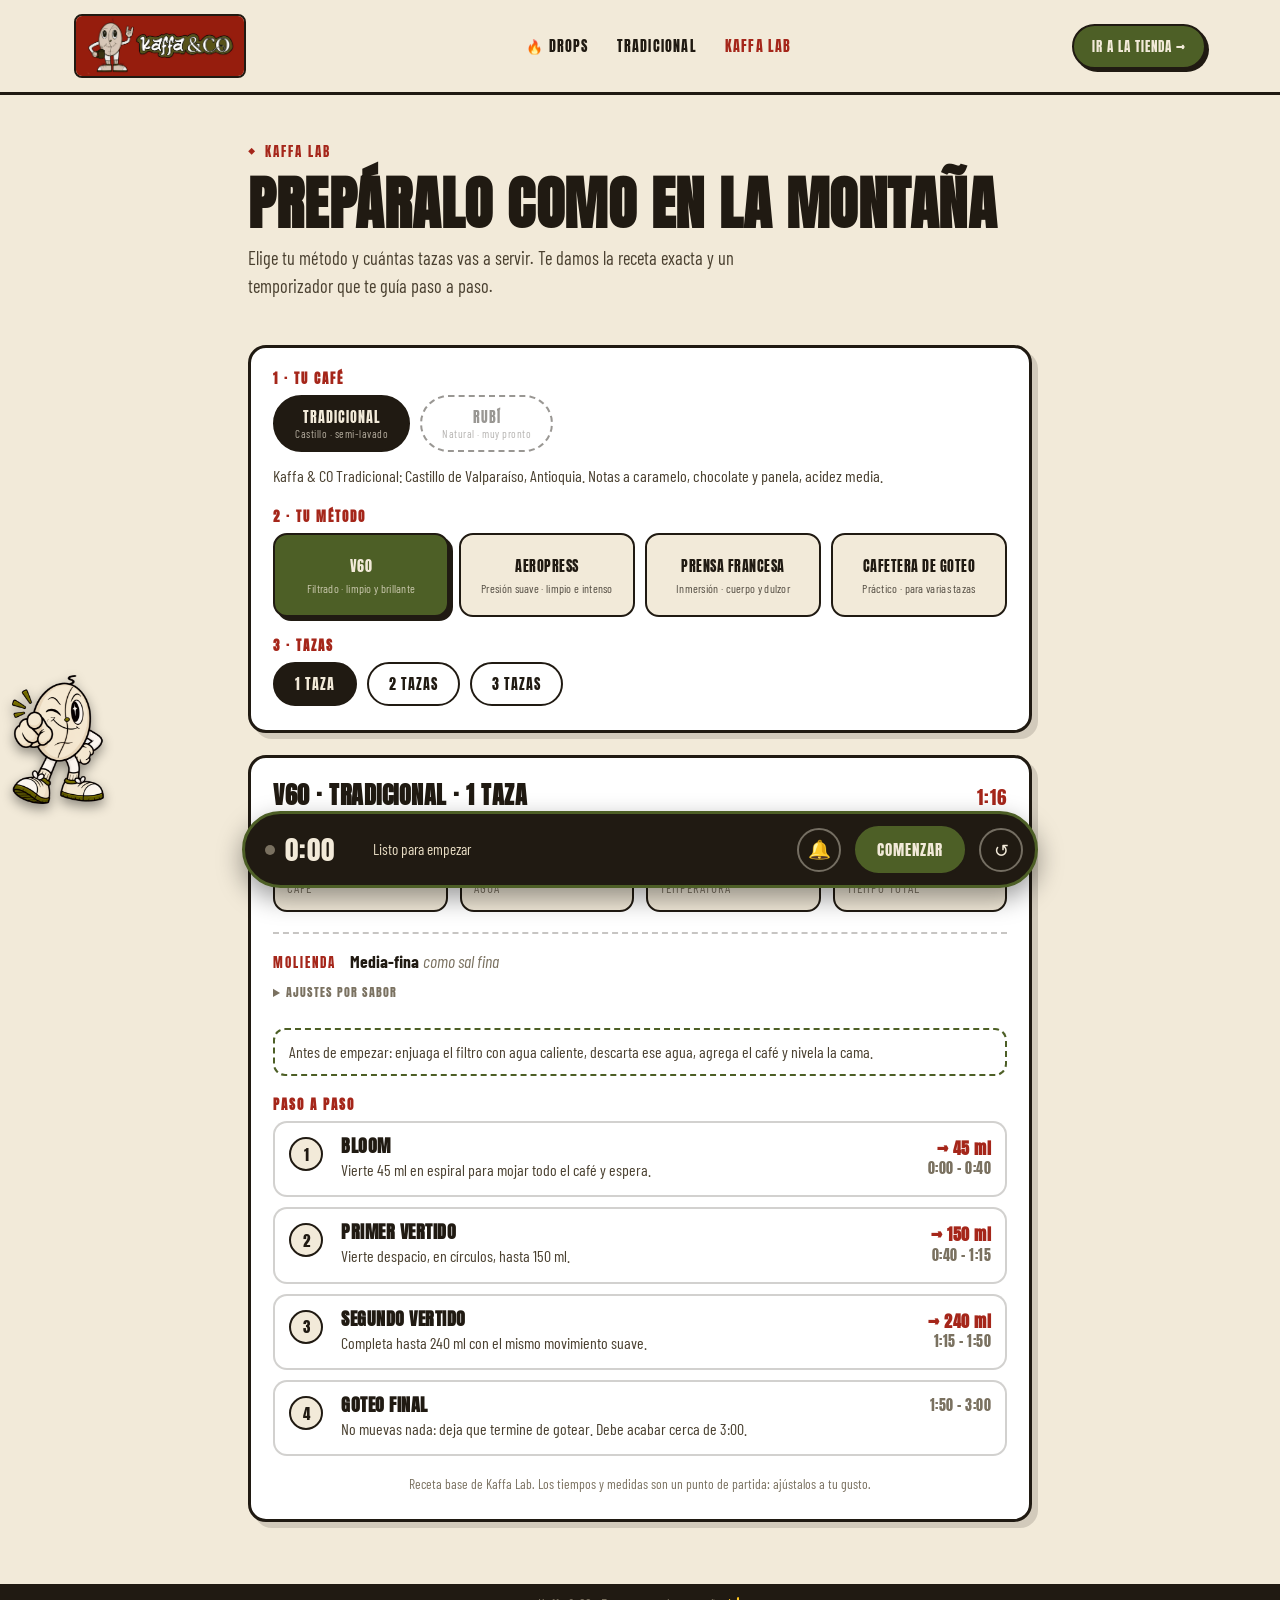
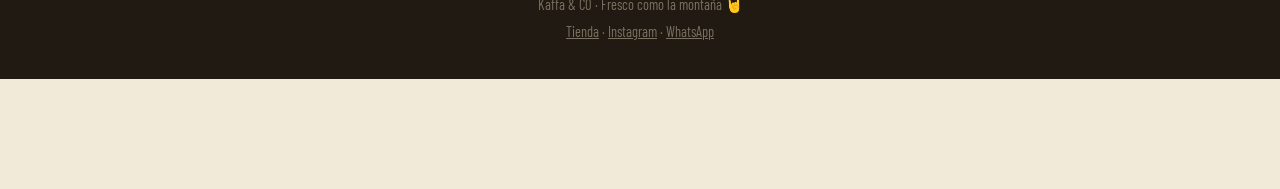
==== commit 95edef20: "Kaffa Lab: replace Moka with AeroPress (single-cup aware) Co-Authored-By: Claude Sonnet 5.5 <noreply" ====
--- a/lab.html
+++ b/lab.html
@@ -93,7 +93,7 @@
 
 <div class="buddy" id="buddy"><div class="buddy-bubble" id="buddyBubble" role="status"></div><img id="buddyImg" src="assets/img/buddy-point.png" alt="" aria-hidden="true"></div>
 
-<script src="lab.js?v=1"></script>
+<script src="lab.js?v=2"></script>
 <script defer src="/_vercel/insights/script.js"></script>
 </body>
 </html>
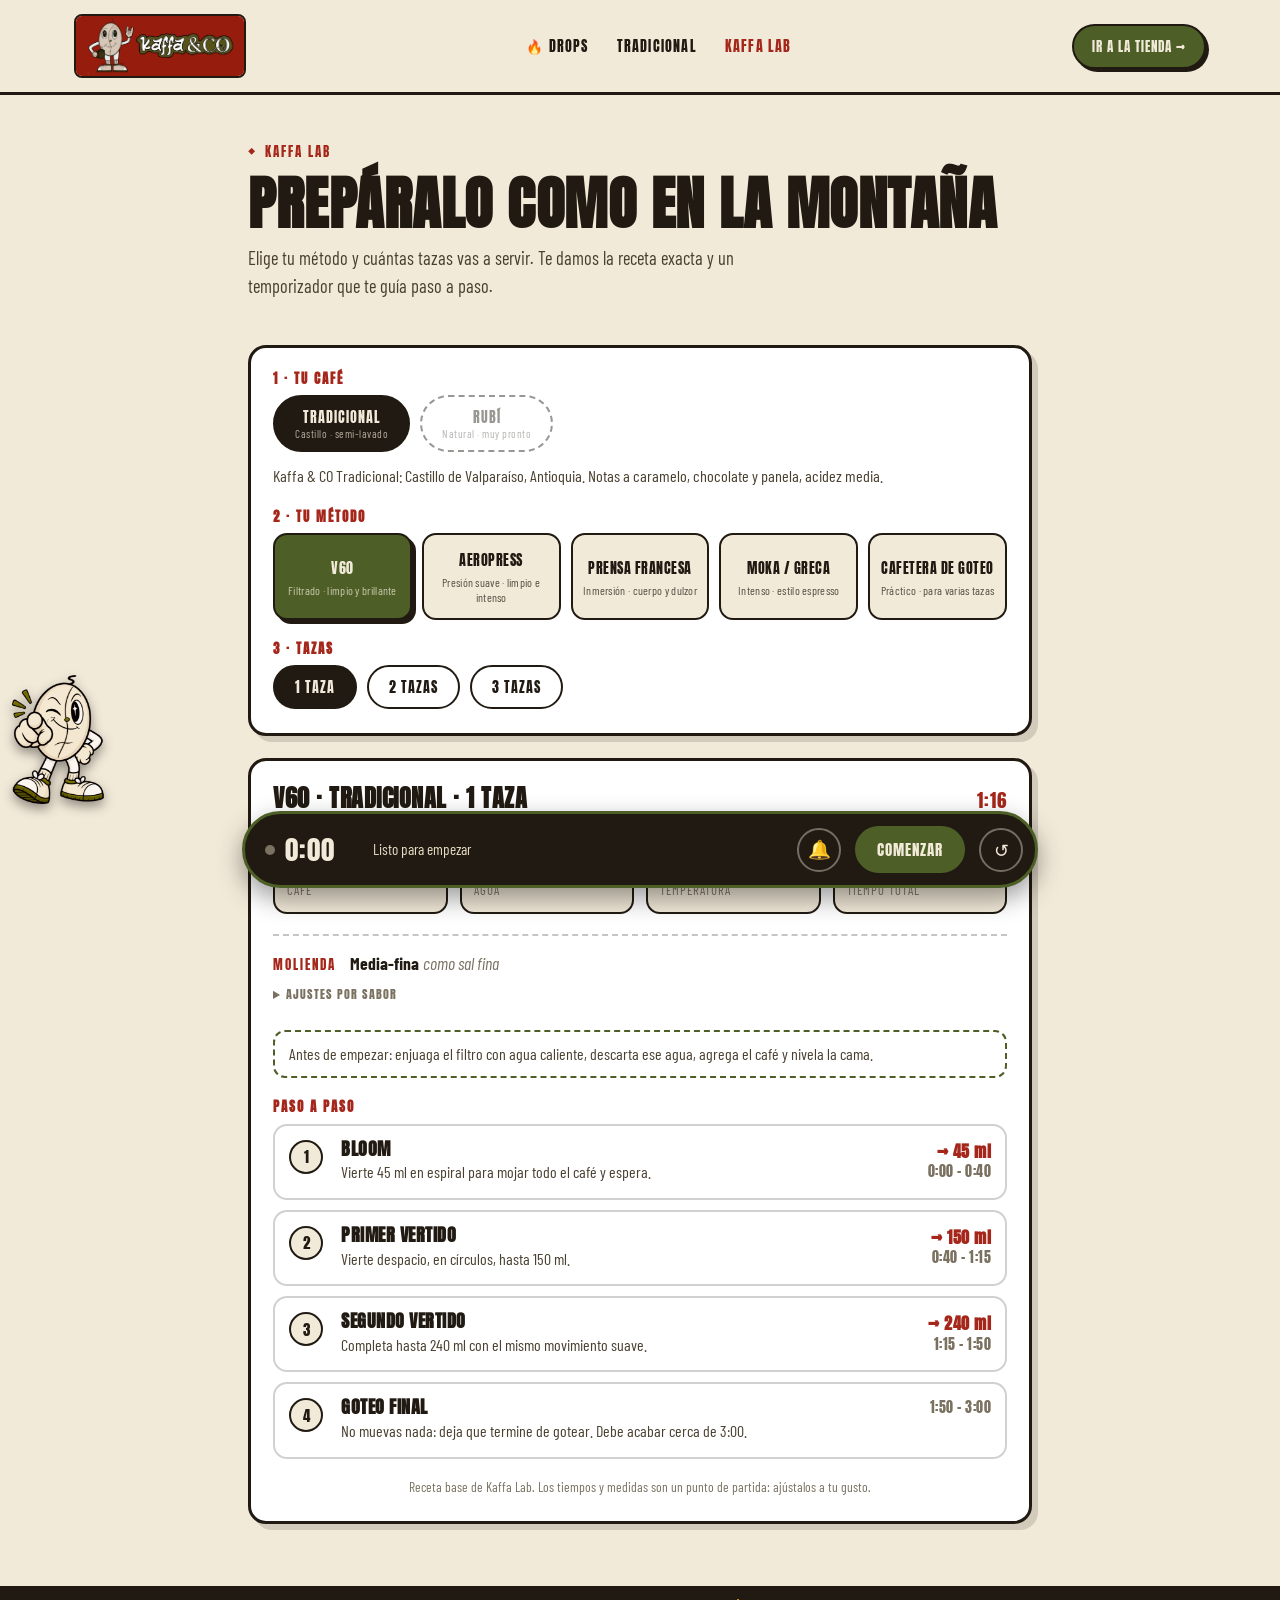
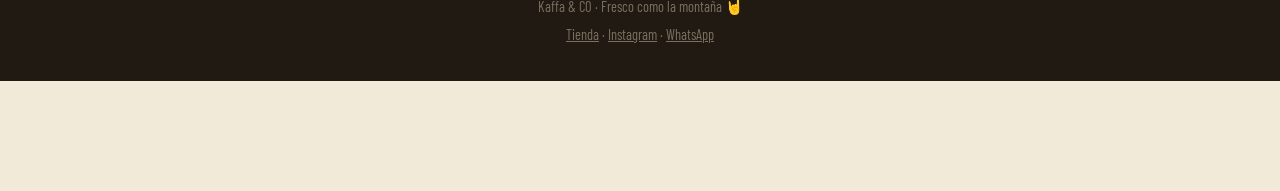
==== commit fad832f6: "Kaffa Lab: bring Moka back next to AeroPress (five methods) Co-Authored-By: Claude Sonnet 5.5 <norep" ====
--- a/lab.html
+++ b/lab.html
@@ -10,7 +10,7 @@
 <link rel="preconnect" href="https://fonts.googleapis.com">
 <link href="https://fonts.googleapis.com/css2?family=Anton&family=Barlow+Condensed:wght@400;500;600;700&display=swap" rel="stylesheet">
 <link rel="stylesheet" href="styles.css?v=26">
-<link rel="stylesheet" href="lab.css?v=1">
+<link rel="stylesheet" href="lab.css?v=2">
 </head>
 <body class="lab-page">
 
@@ -93,7 +93,7 @@
 
 <div class="buddy" id="buddy"><div class="buddy-bubble" id="buddyBubble" role="status"></div><img id="buddyImg" src="assets/img/buddy-point.png" alt="" aria-hidden="true"></div>
 
-<script src="lab.js?v=2"></script>
+<script src="lab.js?v=3"></script>
 <script defer src="/_vercel/insights/script.js"></script>
 </body>
 </html>
--- a/lab.css
+++ b/lab.css
@@ -29,7 +29,7 @@
 .lab-chip:disabled{ opacity:.45; cursor:not-allowed; border-style:dashed; }
 .lab-cafe-note{ margin:12px 0 0; color:#4a4030; font-size:1.02rem; }
 
-.lab-methods{ display:grid; grid-template-columns:repeat(4,1fr); gap:10px; }
+.lab-methods{ display:grid; grid-template-columns:repeat(5,1fr); gap:10px; }
 .lab-method{
   border:2px solid var(--tinta); background:var(--crema); border-radius:14px; padding:14px 8px; min-height:84px;
   font-family:'Anton',sans-serif; font-size:.9rem; letter-spacing:.5px; text-transform:uppercase; color:var(--tinta);
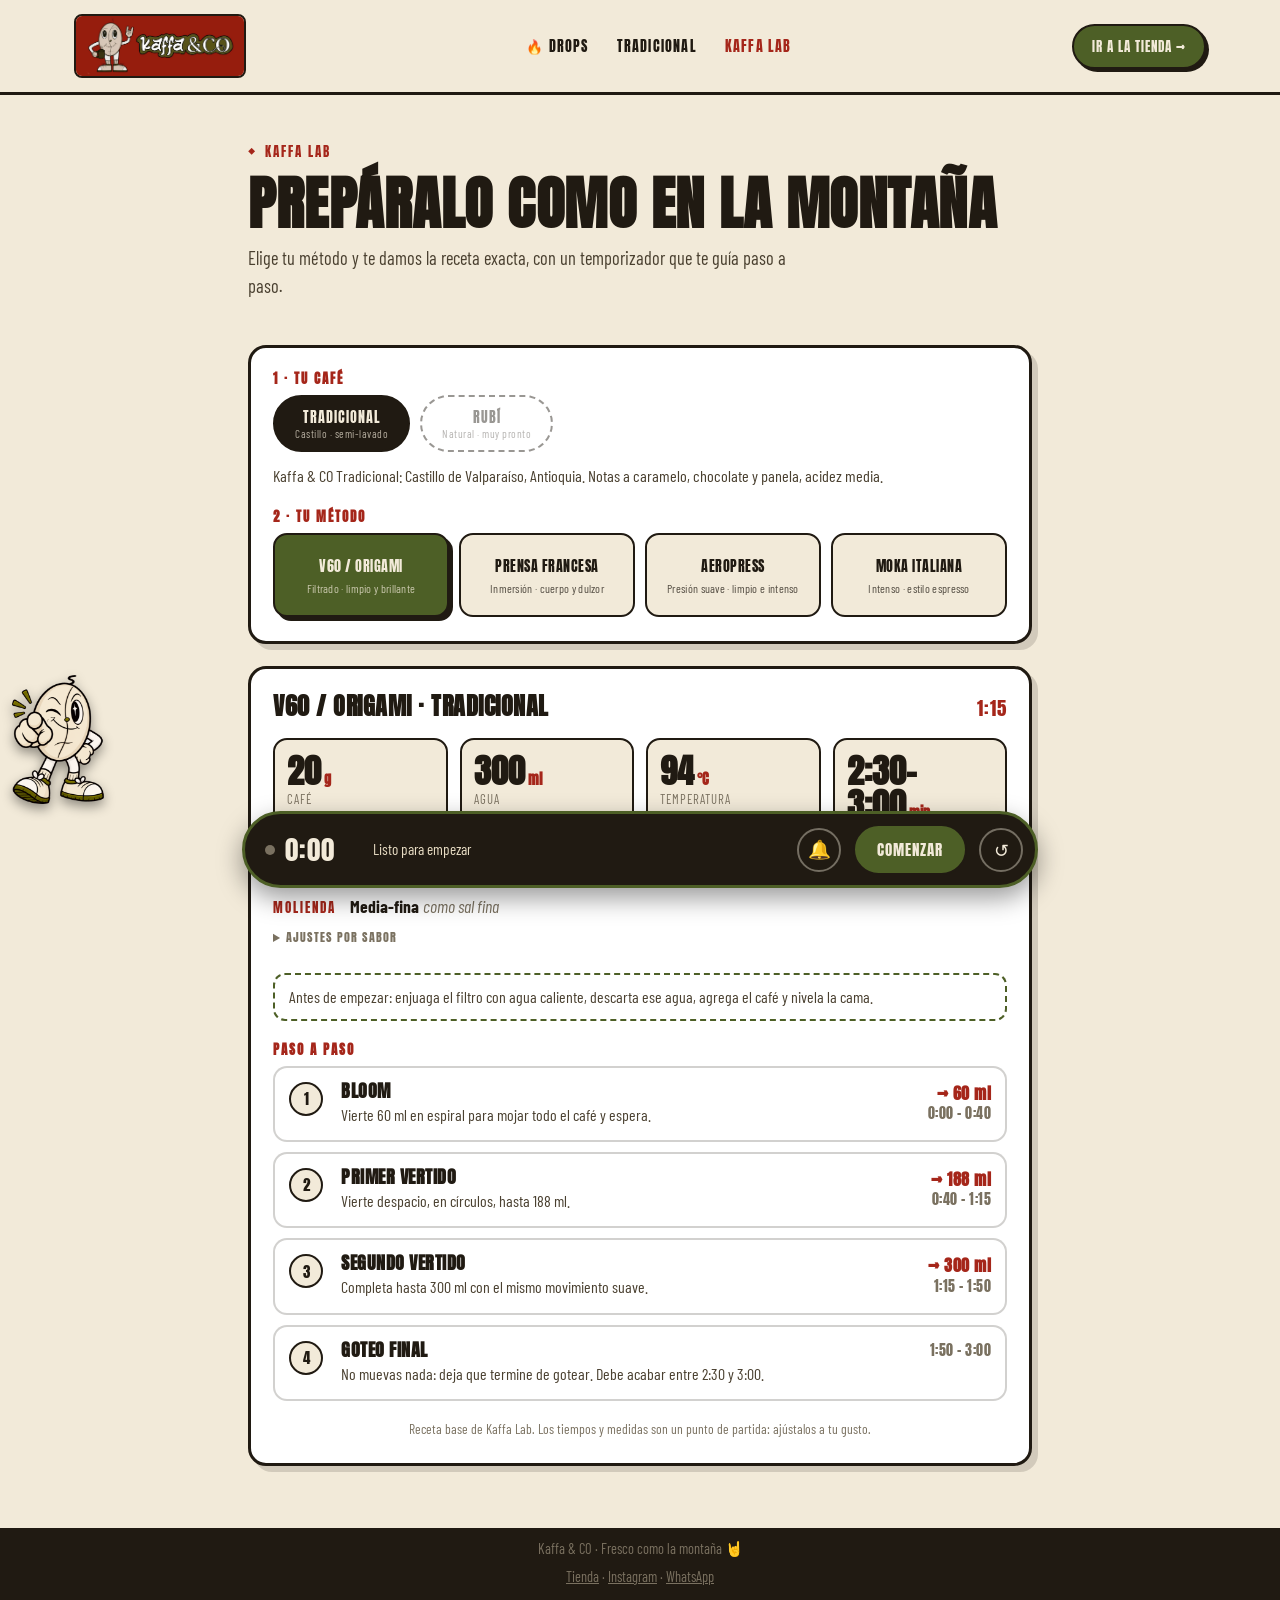
==== commit f3dad61d: "Kaffa Lab: use the owner's real brewing table (4 methods, free-form moka) Co-Authored-By: Claude Son" ====
--- a/lab.html
+++ b/lab.html
@@ -10,7 +10,7 @@
 <link rel="preconnect" href="https://fonts.googleapis.com">
 <link href="https://fonts.googleapis.com/css2?family=Anton&family=Barlow+Condensed:wght@400;500;600;700&display=swap" rel="stylesheet">
 <link rel="stylesheet" href="styles.css?v=26">
-<link rel="stylesheet" href="lab.css?v=2">
+<link rel="stylesheet" href="lab.css?v=3">
 </head>
 <body class="lab-page">
 
@@ -32,7 +32,7 @@
   <section class="lab-hero">
     <span class="section-tag">Kaffa Lab</span>
     <h1>Prepáralo como en la montaña</h1>
-    <p>Elige tu método y cuántas tazas vas a servir. Te damos la receta exacta y un temporizador que te guía paso a paso.</p>
+    <p>Elige tu método y te damos la receta exacta, con un temporizador que te guía paso a paso.</p>
   </section>
 
   <section class="lab-card" aria-labelledby="lab-cafe">
@@ -43,8 +43,6 @@
     <h2 class="lab-label">2 · Tu método</h2>
     <div class="lab-methods" id="methodGrid" role="group" aria-label="Método de preparación"></div>
 
-    <h2 class="lab-label">3 · Tazas</h2>
-    <div class="lab-chips lab-cups" id="cupChips" role="group" aria-label="Número de tazas"></div>
   </section>
 
   <section class="lab-card" aria-live="polite">
@@ -93,7 +91,7 @@
 
 <div class="buddy" id="buddy"><div class="buddy-bubble" id="buddyBubble" role="status"></div><img id="buddyImg" src="assets/img/buddy-point.png" alt="" aria-hidden="true"></div>
 
-<script src="lab.js?v=3"></script>
+<script src="lab.js?v=5"></script>
 <script defer src="/_vercel/insights/script.js"></script>
 </body>
 </html>
--- a/lab.css
+++ b/lab.css
@@ -29,7 +29,7 @@
 .lab-chip:disabled{ opacity:.45; cursor:not-allowed; border-style:dashed; }
 .lab-cafe-note{ margin:12px 0 0; color:#4a4030; font-size:1.02rem; }
 
-.lab-methods{ display:grid; grid-template-columns:repeat(5,1fr); gap:10px; }
+.lab-methods{ display:grid; grid-template-columns:repeat(4,1fr); gap:10px; }
 .lab-method{
   border:2px solid var(--tinta); background:var(--crema); border-radius:14px; padding:14px 8px; min-height:84px;
   font-family:'Anton',sans-serif; font-size:.9rem; letter-spacing:.5px; text-transform:uppercase; color:var(--tinta);
@@ -119,3 +119,5 @@
   .lab-step.active{ transform:none; }
   .lab-timer.running .lab-dot{ animation:none; }
 }
+
+.lab-stat.text strong{ font-family:'Barlow Condensed',sans-serif; font-weight:700; font-size:1.15rem; line-height:1.2; letter-spacing:0; text-transform:none; margin-bottom:4px; }
